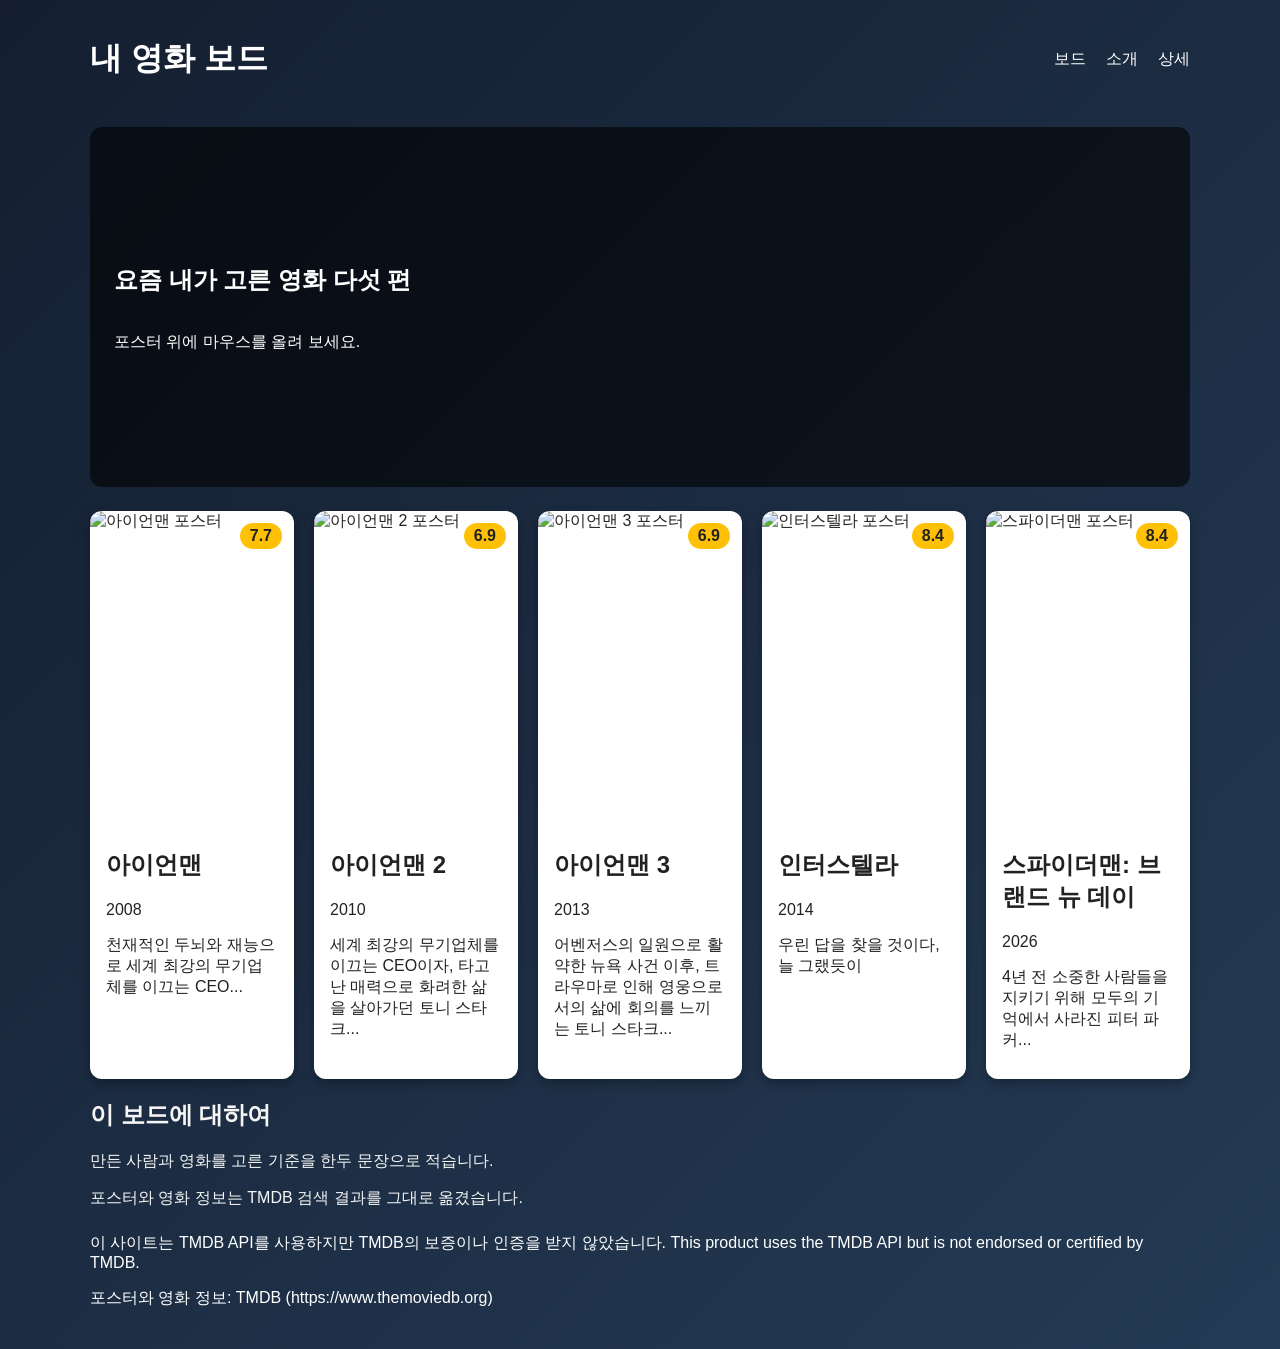
==== index.html @ bc0e51b2 "완성" ====
<!DOCTYPE html>
<html lang="ko">
<head>
  <meta charset="UTF-8">
  <meta name="viewport" content="width=device-width, initial-scale=1.0">
  <title>웹개발 기초</title>
  <link rel="preconnect" href="https://fonts.googleapis.com">
  <link rel="preconnect" href="https://fonts.gstatic.com" crossorigin>
  <link href="https://fonts.googleapis.com/css2?family=Isometra&family=Noto+Sans:ital,wght@0,100..900;1,100..900&display=swap" rel="stylesheet">
  <link rel="stylesheet" href="style.css">
</head>

<body>
  <header class="top">
    <h1>내 영화 보드</h1>
    <nav>
      <ul>
        <li><a href="#board">보드</a></li>
        <li><a href="#about">소개</a></li>
        <li><a href="detail.html">상세</a></li>
      </ul>
    </nav>
  </header>

  <section class="hero">
    <h2>요즘 내가 고른 영화 다섯 편</h2>
    <p>포스터 위에 마우스를 올려 보세요.</p>
  </section>

  <main>
    <section class="board" id="board">
      
      <article class="card">
        <img class="poster" src="https://image.tmdb.org/t/p/w342/ziReGUV3xURsWmcmsn2GOunPc0L.jpg" alt="아이언맨 포스터">
        <span class="badge">7.7</span>
        <div class="info">
          <h2>아이언맨</h2>
          <p class="year">2008</p>
          <p class="overview">천재적인 두뇌와 재능으로 세계 최강의 무기업체를 이끄는 CEO...</p>
        </div>
      </article>

      <article class="card">
        <img class="poster" src="https://image.tmdb.org/t/p/w342/ebJbC9OYAZJxy7bRUGryR72hfa2.jpg" alt="아이언맨 2 포스터">
        <span class="badge">6.9</span>
        <div class="info">
          <h2>아이언맨 2</h2>
          <p class="year">2010</p>
          <p class="overview">세계 최강의 무기업체를 이끄는 CEO이자, 타고난 매력으로 화려한 삶을 살아가던 토니 스타크...</p>
        </div>
      </article>

      <article class="card">
        <img class="poster" src="https://image.tmdb.org/t/p/w342/5aHoACZhLJR95uQN4Hd2k6swUZq.jpg" alt="아이언맨 3 포스터">
        <span class="badge">6.9</span>
        <div class="info">
          <h2>아이언맨 3</h2>
          <p class="year">2013</p>
          <p class="overview">어벤저스의 일원으로 활약한 뉴욕 사건 이후, 트라우마로 인해 영웅으로서의 삶에 회의를 느끼는 토니 스타크...</p>
        </div>
      </article>

         <article class="card">
        <img class="poster" src="https://image.tmdb.org/t/p/w342/gDN2NWtHbs8ZWEBQM8Dh5OVXdb4.jpg" alt="인터스텔라 포스터">
        <span class="badge">8.4</span>
        <div class="info">
          <h2>인터스텔라</h2>
          <p class="year">2014</p>
          <p class="overview">우린 답을 찾을 것이다, 늘 그랬듯이</p>
        </div>
      </article>

       <article class="card">
        <img class="poster" src="https://image.tmdb.org/t/p/w342/mt6uZzy7DAsncHlGGzMsyNgLR6v.jpg" alt="스파이더맨 포스터">
        <span class="badge">8.4</span>
        <div class="info">
          <h2>스파이더맨: 브랜드 뉴 데이</h2>
          <p class="year">2026</p>
          <p class="overview">4년 전 소중한 사람들을 지키기 위해 모두의 기억에서 사라진 피터 파커...</p>
        </div>
      </article>

    </section>

    <section id="about">
      <h2>이 보드에 대하여</h2>
      <p>만든 사람과 영화를 고른 기준을 한두 문장으로 적습니다.</p>
      <p>포스터와 영화 정보는 TMDB 검색 결과를 그대로 옮겼습니다.</p>
    </section>
  </main>

  <footer>
    <p>이 사이트는 TMDB API를 사용하지만 TMDB의 보증이나 인증을 받지 않았습니다.
    This product uses the TMDB API but is not endorsed or certified by TMDB.</p>
    <p>포스터와 영화 정보: TMDB (https://www.themoviedb.org)</p>
  </footer>

</body>
</html>
---- style.css ----
.card {
    position: relative;
    transition: transform 0.3s, box-shadow 0.3s;
    border-radius: 12px;
    overflow: hidden;
    box-shadow: 0 4px 12px rgba(0, 0, 0, 0.3);
    background: #fff;
    color: #222;
}

.info {
    padding: 12px 16px;
}

.poster {
    width: 100%;
    display: block;
    aspect-ratio: 2 / 3;
    object-fit: cover;
}

.badge {
    position: absolute;
    top: 12px;
    right: 12px;
    background: #ffc107;
    color: #222;
    padding: 4px 10px;
    border-radius: 999px;
    font-weight: bold;
}

.card:hover {
    transform: translateY(-8px);
    box-shadow: 0 12px 32px rgba(255, 193, 7, 0.6);
}

h1,
footer {
    color: #fff;
}

body {
    background: linear-gradient(135deg, #141e30, #243b55);
    min-height: 100vh;
    box-sizing: border-box;
    margin: 0;
    padding: 16px;
    color: #f5f5f5;
    font-family: "Noto Sans KR", sans-serif;
}

.top {
    display: flex;
    justify-content: space-between;
    align-items: center;
}

nav ul {
    flex-direction: column;
    display: flex;
    gap: 8px;
    list-style: none;
    margin: 0;
    padding: 0;
}

@media (min-width: 600px) {
    nav ul {
        flex-direction: row;
        gap: 20px;
    }
}

nav a {
    color: #fff;
    text-decoration: none;
    
}

.board {
    display: grid;
    grid-template-columns: repeat(auto-fit, minmax(200px, 1fr));
    gap: 20px;
}

.hero {
    background-image: linear-gradient(rgba(0, 0, 0, 0.6), rgba(0, 0, 0, 0.6)),
        url("https://image.tmdb.org/t/p/w1280//4tjxYg2AbOzzG9G1YuiT2NzYhlH.jpg_backdrop_path");
    background-size: cover;
    background-position: center;
    min-height: 40vh;
    padding: 24px;
    box-sizing: border-box;
    color: #fff;
    border-radius: 12px;
    display: flex;
    flex-direction: column;
    justify-content: center;
}
main, .top, .hero, footer {
    max-width: 1100px;
    margin: 0 auto 24px;
}
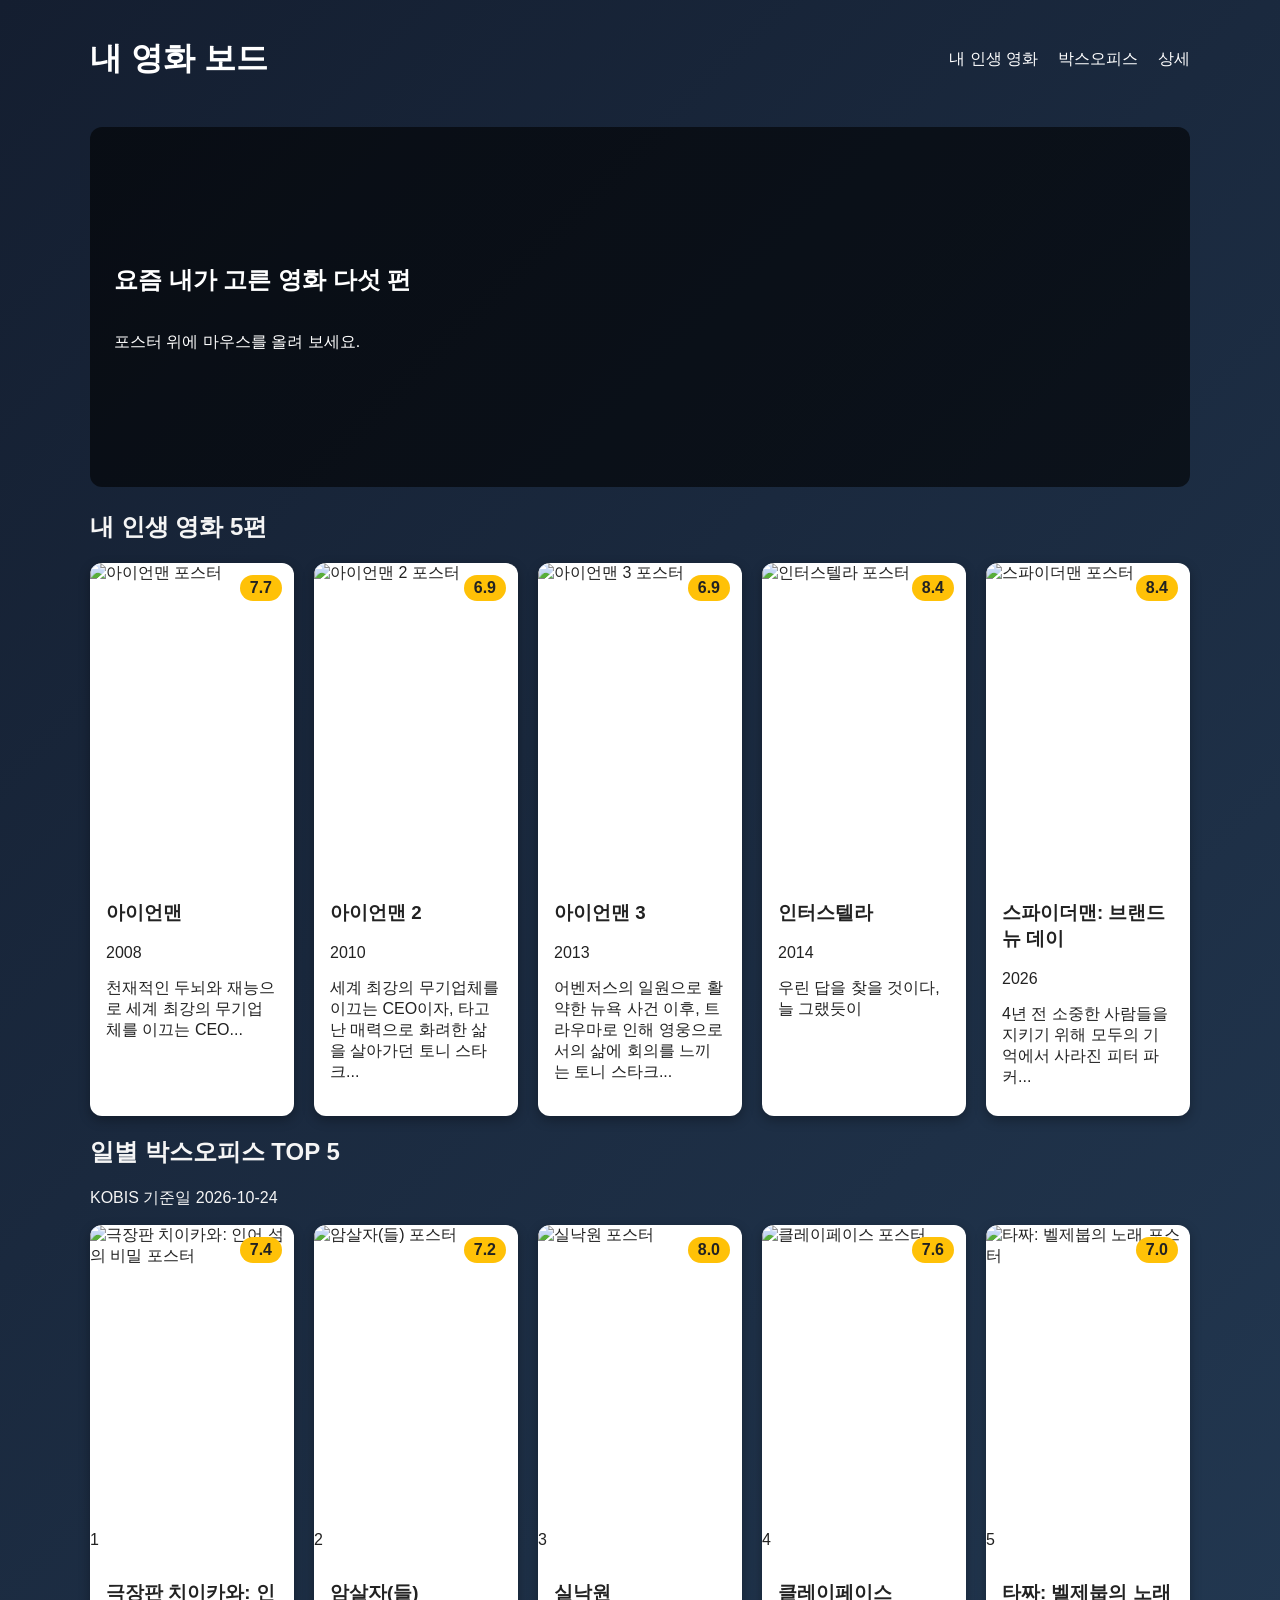
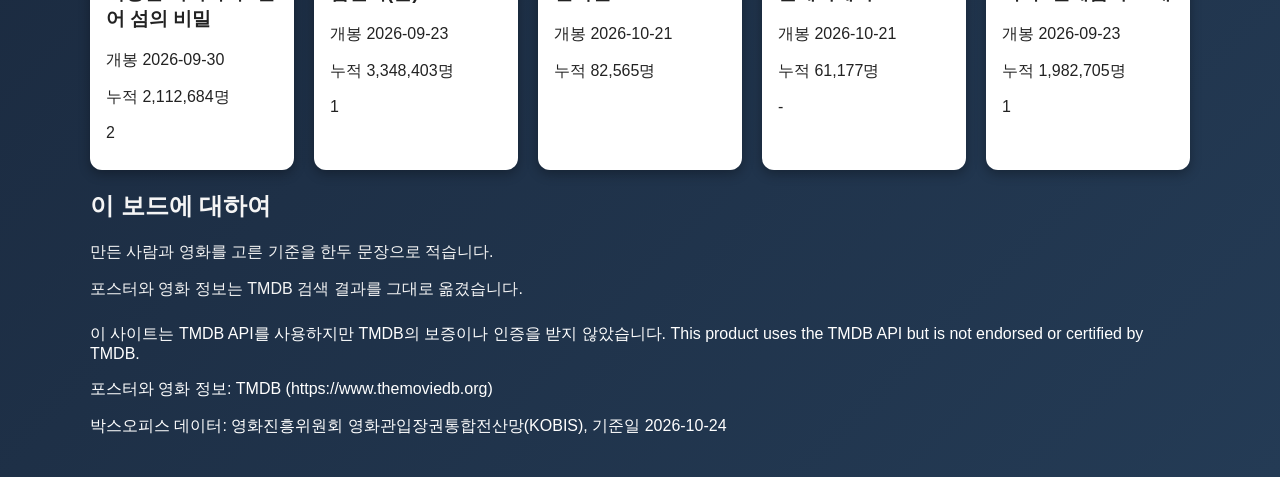
==== commit 9124bde0: "Add personal movie section and update box office info" ====
--- a/index.html
+++ b/index.html
@@ -15,8 +15,8 @@
     <h1>내 영화 보드</h1>
     <nav>
       <ul>
-        <li><a href="#board">보드</a></li>
-        <li><a href="#about">소개</a></li>
+        <li><a href="#mine">내 인생 영화</a></li>
+        <li><a href="#boxoffice">박스오피스</a></li>
         <li><a href="detail.html">상세</a></li>
       </ul>
     </nav>
@@ -28,58 +28,129 @@
   </section>
 
   <main>
-    <section class="board" id="board">
-      
-      <article class="card">
-        <img class="poster" src="https://image.tmdb.org/t/p/w342/ziReGUV3xURsWmcmsn2GOunPc0L.jpg" alt="아이언맨 포스터">
-        <span class="badge">7.7</span>
-        <div class="info">
-          <h2>아이언맨</h2>
-          <p class="year">2008</p>
-          <p class="overview">천재적인 두뇌와 재능으로 세계 최강의 무기업체를 이끄는 CEO...</p>
-        </div>
-      </article>
+    <section id="mine">
+      <h2>내 인생 영화 5편</h2>
+      <div class="board">
+        
+        <article class="card">
+          <img class="poster" src="https://image.tmdb.org/t/p/w342/ziReGUV3xURsWmcmsn2GOunPc0L.jpg" alt="아이언맨 포스터">
+          <span class="badge">7.7</span>
+          <div class="info">
+            <h3>아이언맨</h3>
+            <p class="year">2008</p>
+            <p class="overview">천재적인 두뇌와 재능으로 세계 최강의 무기업체를 이끄는 CEO...</p>
+          </div>
+        </article>
 
-      <article class="card">
-        <img class="poster" src="https://image.tmdb.org/t/p/w342/ebJbC9OYAZJxy7bRUGryR72hfa2.jpg" alt="아이언맨 2 포스터">
-        <span class="badge">6.9</span>
-        <div class="info">
-          <h2>아이언맨 2</h2>
-          <p class="year">2010</p>
-          <p class="overview">세계 최강의 무기업체를 이끄는 CEO이자, 타고난 매력으로 화려한 삶을 살아가던 토니 스타크...</p>
-        </div>
-      </article>
+        <article class="card">
+          <img class="poster" src="https://image.tmdb.org/t/p/w342/ebJbC9OYAZJxy7bRUGryR72hfa2.jpg" alt="아이언맨 2 포스터">
+          <span class="badge">6.9</span>
+          <div class="info">
+            <h3>아이언맨 2</h3>
+            <p class="year">2010</p>
+            <p class="overview">세계 최강의 무기업체를 이끄는 CEO이자, 타고난 매력으로 화려한 삶을 살아가던 토니 스타크...</p>
+          </div>
+        </article>
 
-      <article class="card">
-        <img class="poster" src="https://image.tmdb.org/t/p/w342/5aHoACZhLJR95uQN4Hd2k6swUZq.jpg" alt="아이언맨 3 포스터">
-        <span class="badge">6.9</span>
-        <div class="info">
-          <h2>아이언맨 3</h2>
-          <p class="year">2013</p>
-          <p class="overview">어벤저스의 일원으로 활약한 뉴욕 사건 이후, 트라우마로 인해 영웅으로서의 삶에 회의를 느끼는 토니 스타크...</p>
-        </div>
-      </article>
+        <article class="card">
+          <img class="poster" src="https://image.tmdb.org/t/p/w342/5aHoACZhLJR95uQN4Hd2k6swUZq.jpg" alt="아이언맨 3 포스터">
+          <span class="badge">6.9</span>
+          <div class="info">
+            <h3>아이언맨 3</h3>
+            <p class="year">2013</p>
+            <p class="overview">어벤저스의 일원으로 활약한 뉴욕 사건 이후, 트라우마로 인해 영웅으로서의 삶에 회의를 느끼는 토니 스타크...</p>
+          </div>
+        </article>
 
-         <article class="card">
-        <img class="poster" src="https://image.tmdb.org/t/p/w342/gDN2NWtHbs8ZWEBQM8Dh5OVXdb4.jpg" alt="인터스텔라 포스터">
-        <span class="badge">8.4</span>
-        <div class="info">
-          <h2>인터스텔라</h2>
-          <p class="year">2014</p>
-          <p class="overview">우린 답을 찾을 것이다, 늘 그랬듯이</p>
-        </div>
-      </article>
+        <article class="card">
+          <img class="poster" src="https://image.tmdb.org/t/p/w342/gDN2NWtHbs8ZWEBQM8Dh5OVXdb4.jpg" alt="인터스텔라 포스터">
+          <span class="badge">8.4</span>
+          <div class="info">
+            <h3>인터스텔라</h3>
+            <p class="year">2014</p>
+            <p class="overview">우린 답을 찾을 것이다, 늘 그랬듯이</p>
+          </div>
+        </article>
 
-       <article class="card">
-        <img class="poster" src="https://image.tmdb.org/t/p/w342/mt6uZzy7DAsncHlGGzMsyNgLR6v.jpg" alt="스파이더맨 포스터">
-        <span class="badge">8.4</span>
-        <div class="info">
-          <h2>스파이더맨: 브랜드 뉴 데이</h2>
-          <p class="year">2026</p>
-          <p class="overview">4년 전 소중한 사람들을 지키기 위해 모두의 기억에서 사라진 피터 파커...</p>
-        </div>
-      </article>
+        <article class="card">
+          <img class="poster" src="https://image.tmdb.org/t/p/w342/mt6uZzy7DAsncHlGGzMsyNgLR6v.jpg" alt="스파이더맨 포스터">
+          <span class="badge">8.4</span>
+          <div class="info">
+            <h3>스파이더맨: 브랜드 뉴 데이</h3>
+            <p class="year">2026</p>
+            <p class="overview">4년 전 소중한 사람들을 지키기 위해 모두의 기억에서 사라진 피터 파커...</p>
+          </div>
+        </article>
 
+      </div>
+    </section>
+
+    <section id="boxoffice">
+      <h2>일별 박스오피스 TOP 5</h2>
+      <p class="basis">KOBIS 기준일 2026-10-24</p>
+      <div class="board">
+
+        <article class="card">
+          <img class="poster" src="https://image.tmdb.org/t/p/w342/5TMyytCI5Pfc9c1eNsljiCdiB05.jpg" alt="극장판 치이카와: 인어 섬의 비밀 포스터">
+          <span class="rank">1</span>
+          <span class="badge">7.4</span>
+          <div class="info">
+            <h3>극장판 치이카와: 인어 섬의 비밀</h3>
+            <p class="year">개봉 2026-09-30</p>
+            <p class="audience">누적 2,112,684명</p>
+            <p class="change up">2</p>
+          </div>
+        </article>
+
+        <article class="card">
+          <img class="poster" src="https://image.tmdb.org/t/p/w342/c55ijsOdntj6P25vDwHLdgsBpmV.jpg" alt="암살자(들) 포스터">
+          <span class="rank">2</span>
+          <span class="badge">7.2</span>
+          <div class="info">
+            <h3>암살자(들)</h3>
+            <p class="year">개봉 2026-09-23</p>
+            <p class="audience">누적 3,348,403명</p>
+            <p class="change down">1</p>
+          </div>
+        </article>
+
+        <article class="card">
+          <img class="poster" src="https://image.tmdb.org/t/p/w342/wkm9BQLok7U2KihcCspCa663Qse.jpg" alt="실낙원 포스터">
+          <span class="rank">3</span>
+          <span class="badge">8.0</span>
+          <div class="info">
+            <h3>실낙원</h3>
+            <p class="year">개봉 2026-10-21</p>
+            <p class="audience">누적 82,565명</p>
+            <p class="change new"></p>
+          </div>
+        </article>
+
+        <article class="card">
+          <img class="poster" src="https://image.tmdb.org/t/p/w342/LSGpoSAlitss0KOvVakkeUToZo.jpg" alt="클레이페이스 포스터">
+          <span class="rank">4</span>
+          <span class="badge">7.6</span>
+          <div class="info">
+            <h3>클레이페이스</h3>
+            <p class="year">개봉 2026-10-21</p>
+            <p class="audience">누적 61,177명</p>
+            <p class="change">-</p>
+          </div>
+        </article>
+
+        <article class="card">
+          <img class="poster" src="https://image.tmdb.org/t/p/w342/ueigb5zra1tj6FTK9yhh2P33P9B.jpg" alt="타짜: 벨제붑의 노래 포스터">
+          <span class="rank">5</span>
+          <span class="badge">7.0</span>
+          <div class="info">
+            <h3>타짜: 벨제붑의 노래</h3>
+            <p class="year">개봉 2026-09-23</p>
+            <p class="audience">누적 1,982,705명</p>
+            <p class="change up">1</p>
+          </div>
+        </article>
+
+      </div>
     </section>
 
     <section id="about">
@@ -90,10 +161,10 @@
   </main>
 
   <footer>
-    <p>이 사이트는 TMDB API를 사용하지만 TMDB의 보증이나 인증을 받지 않았습니다.
-    This product uses the TMDB API but is not endorsed or certified by TMDB.</p>
+    <p>이 사이트는 TMDB API를 사용하지만 TMDB의 보증이나 인증을 받지 않았습니다. This product uses the TMDB API but is not endorsed or certified by TMDB.</p>
     <p>포스터와 영화 정보: TMDB (https://www.themoviedb.org)</p>
+    <p>박스오피스 데이터: 영화진흥위원회 영화관입장권통합전산망(KOBIS), 기준일 2026-10-24</p>
   </footer>
 
 </body>
-</html>+</html>
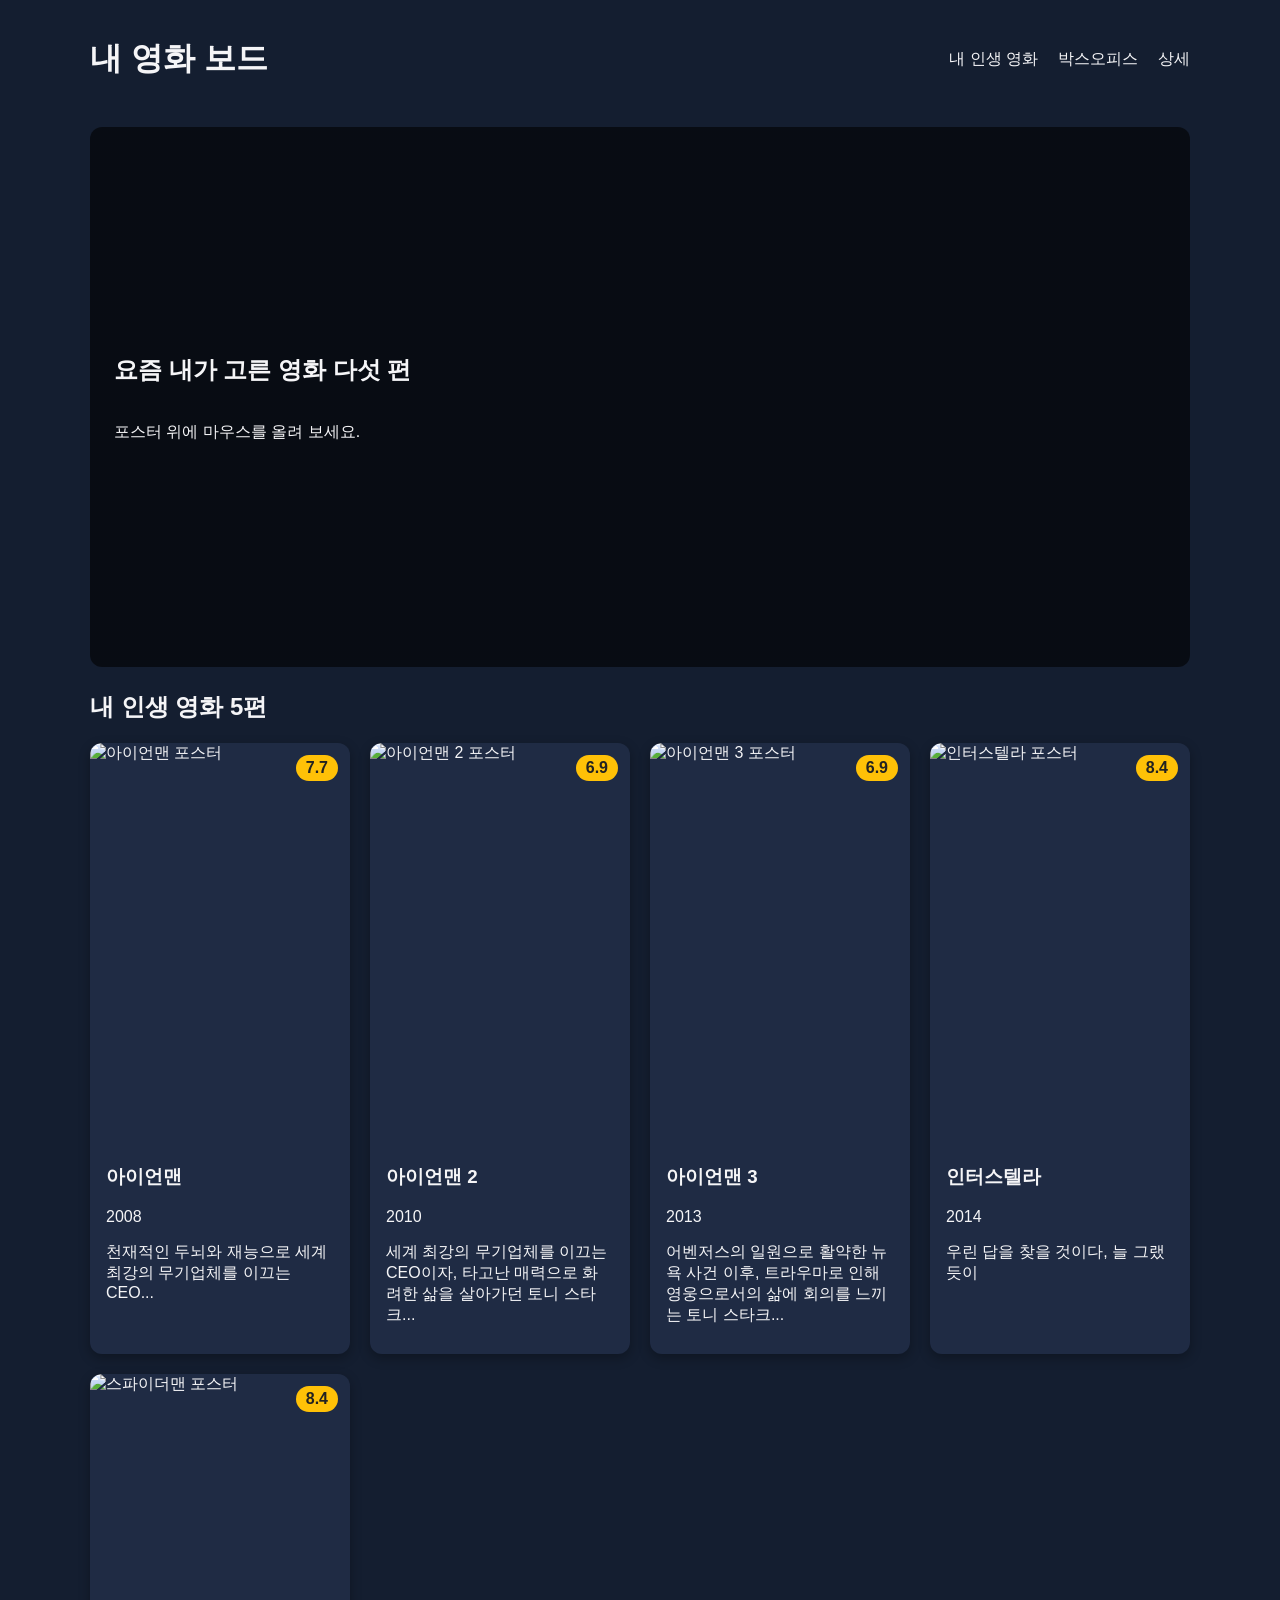
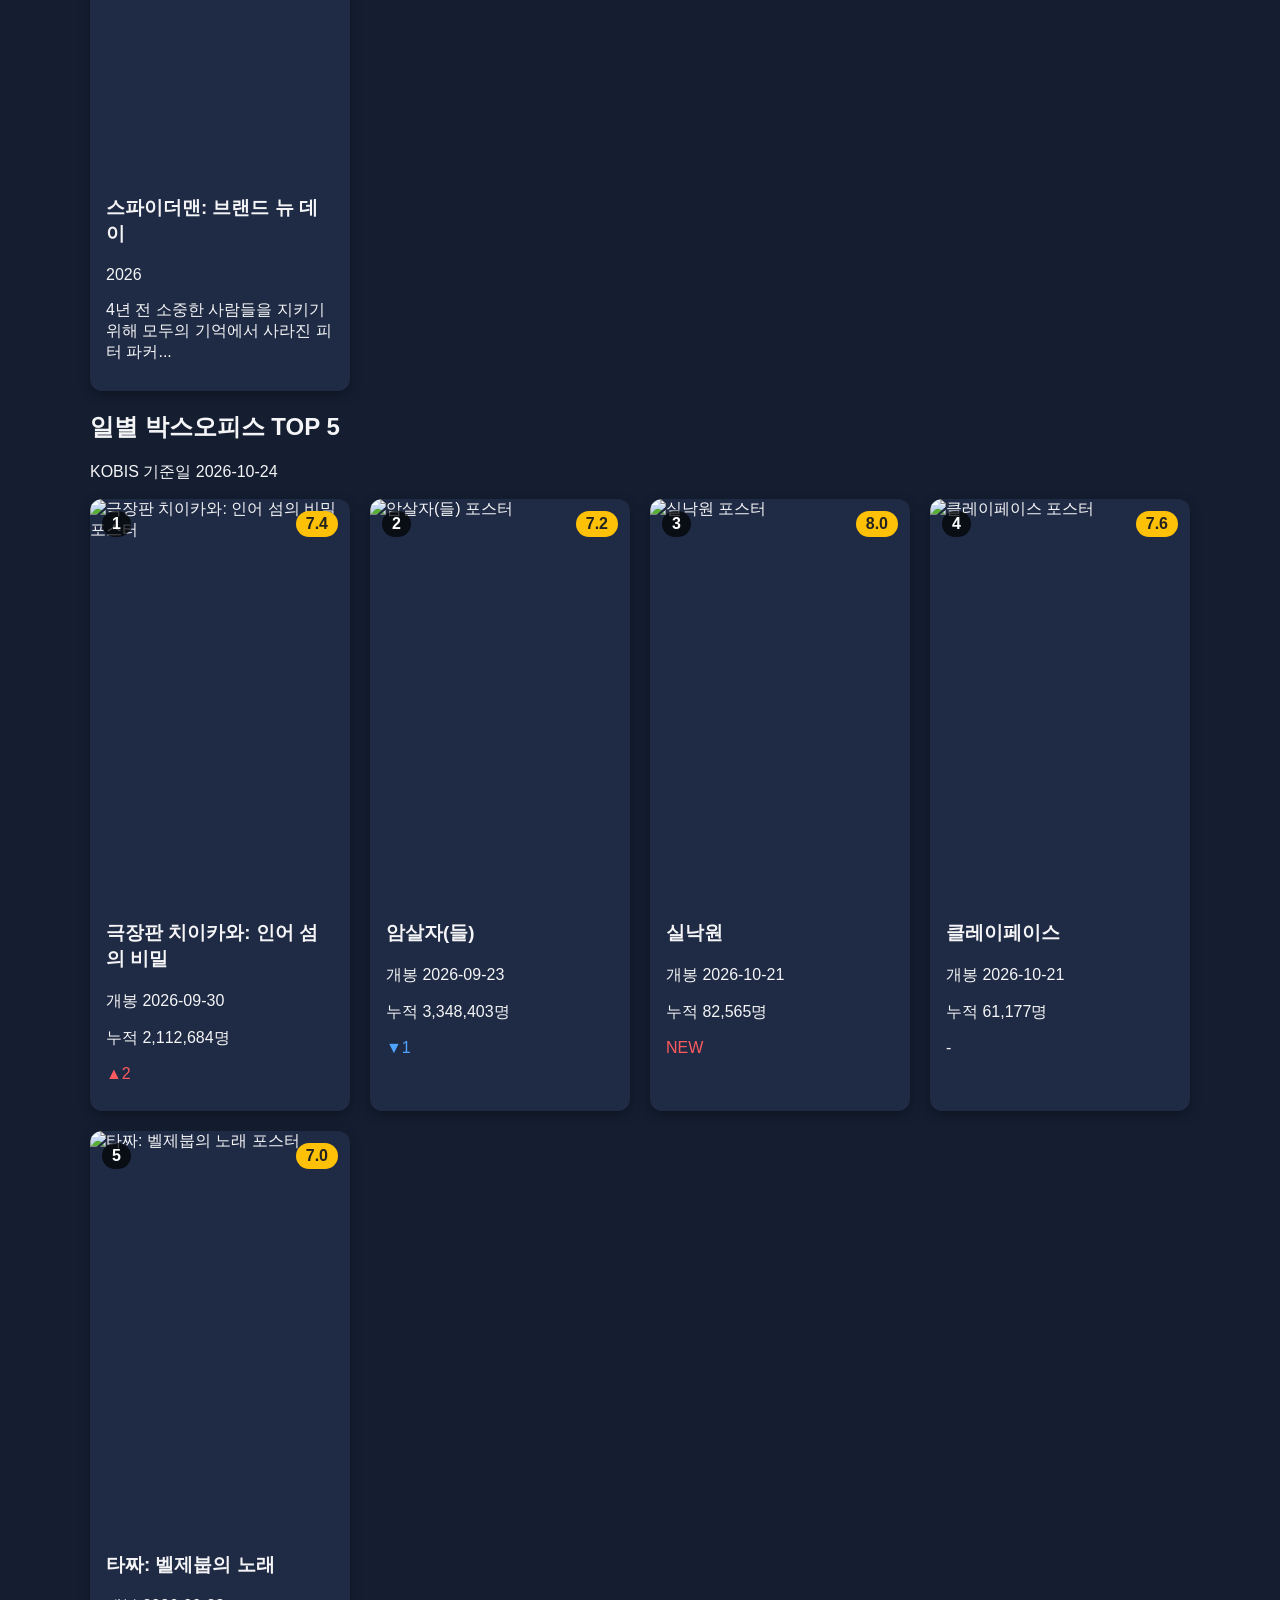
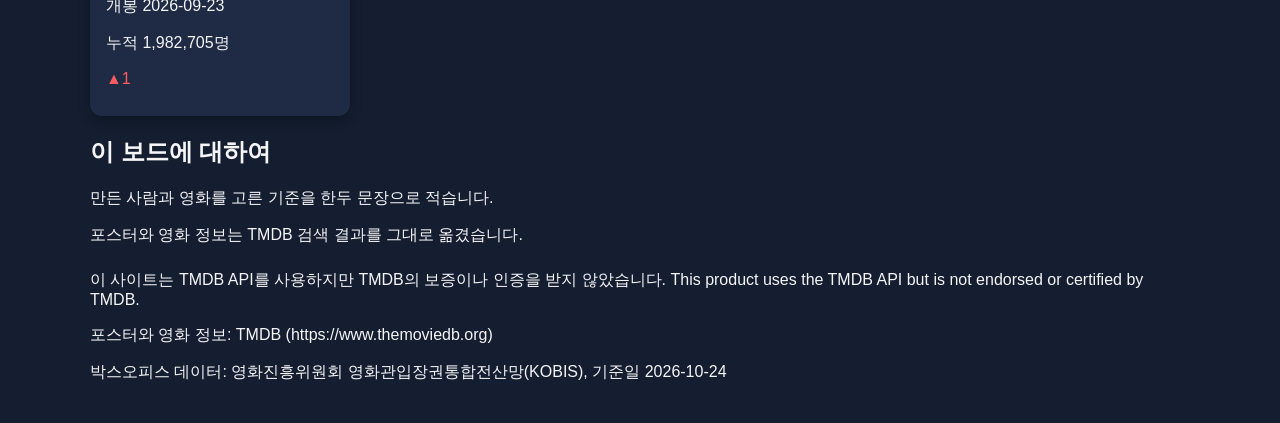
==== commit b472ed10: "Add comments to HTML sections Added comments to sections for better clarity." ====
--- a/index.html
+++ b/index.html
@@ -28,6 +28,7 @@
   </section>
 
   <main>
+    <!-- 섹션 1: 내 인생 영화 5편 -->
     <section id="mine">
       <h2>내 인생 영화 5편</h2>
       <div class="board">
@@ -85,11 +86,13 @@
       </div>
     </section>
 
+    <!-- 섹션 2: 일별 박스오피스 TOP 5 -->
     <section id="boxoffice">
       <h2>일별 박스오피스 TOP 5</h2>
       <p class="basis">KOBIS 기준일 2026-10-24</p>
       <div class="board">
 
+        <!-- 1위 -->
         <article class="card">
           <img class="poster" src="https://image.tmdb.org/t/p/w342/5TMyytCI5Pfc9c1eNsljiCdiB05.jpg" alt="극장판 치이카와: 인어 섬의 비밀 포스터">
           <span class="rank">1</span>
@@ -102,6 +105,7 @@
           </div>
         </article>
 
+        <!-- 2위 -->
         <article class="card">
           <img class="poster" src="https://image.tmdb.org/t/p/w342/c55ijsOdntj6P25vDwHLdgsBpmV.jpg" alt="암살자(들) 포스터">
           <span class="rank">2</span>
@@ -114,6 +118,7 @@
           </div>
         </article>
 
+        <!-- 3위 -->
         <article class="card">
           <img class="poster" src="https://image.tmdb.org/t/p/w342/wkm9BQLok7U2KihcCspCa663Qse.jpg" alt="실낙원 포스터">
           <span class="rank">3</span>
@@ -126,6 +131,7 @@
           </div>
         </article>
 
+        <!-- 4위 -->
         <article class="card">
           <img class="poster" src="https://image.tmdb.org/t/p/w342/LSGpoSAlitss0KOvVakkeUToZo.jpg" alt="클레이페이스 포스터">
           <span class="rank">4</span>
@@ -138,6 +144,7 @@
           </div>
         </article>
 
+        <!-- 5위 -->
         <article class="card">
           <img class="poster" src="https://image.tmdb.org/t/p/w342/ueigb5zra1tj6FTK9yhh2P33P9B.jpg" alt="타짜: 벨제붑의 노래 포스터">
           <span class="rank">5</span>
@@ -153,6 +160,7 @@
       </div>
     </section>
 
+    <!-- 소개 섹션 -->
     <section id="about">
       <h2>이 보드에 대하여</h2>
       <p>만든 사람과 영화를 고른 기준을 한두 문장으로 적습니다.</p>
--- a/style.css
+++ b/style.css
@@ -1,15 +1,88 @@
+:root {
+    --bg: #141e30;
+    --surface: #1f2b44;
+    --text: #f5f5f7;
+    --accent: #4da3ff;
+    --warn: #ff5a5f;
+    --font-title: "Black Han Sans", sans-serif;
+    --font-body: "Noto Sans KR", sans-serif;
+    --gap: 20px;
+}
+
+body {
+    background: var(--bg);
+    min-height: 100vh;
+    box-sizing: border-box;
+    margin: 0;
+    padding: 16px;
+    color: var(--text);
+    font-family: var(--font-body);
+}
+
+h1,
+footer {
+    color: var(--text);
+}
+
+.top {
+    display: flex;
+    justify-content: space-between;
+    align-items: center;
+}
+
+nav ul {
+    flex-direction: column;
+    display: flex;
+    gap: 8px;
+    list-style: none;
+    margin: 0;
+    padding: 0;
+}
+
+nav a {
+    color: var(--text);
+    text-decoration: none;
+}
+
+.hero {
+    background-image: linear-gradient(rgba(0, 0, 0, 0.6), rgba(0, 0, 0, 0.6)),
+        url("https://image.tmdb.org/t/p/w1280//4tjxYg2AbOzzG9G1YuiT2NzYhlH.jpg");
+    background-size: cover;
+    background-position: center;
+    min-height: 40vh;
+    padding: 24px;
+    box-sizing: border-box;
+    color: var(--text);
+    border-radius: 12px;
+    display: flex;
+    flex-direction: column;
+    justify-content: center;
+}
+
+main, .top, .hero, footer {
+    max-width: 1100px;
+    margin: 0 auto 24px;
+}
+
+.board {
+    display: grid;
+    grid-template-columns: repeat(auto-fit, minmax(240px, 1fr));
+    gap: var(--gap);
+}
+
 .card {
     position: relative;
     transition: transform 0.3s, box-shadow 0.3s;
     border-radius: 12px;
     overflow: hidden;
     box-shadow: 0 4px 12px rgba(0, 0, 0, 0.3);
-    background: #fff;
-    color: #222;
-}
-
-.info {
-    padding: 12px 16px;
+    background: var(--surface);
+    color: var(--text);
+}
+
+.card:hover {
+    transform: translateY(-8px);
+    box-shadow: 0 12px 32px rgba(255, 193, 7, 0.6);
 }
 
 .poster {
@@ -19,6 +92,22 @@
     object-fit: cover;
 }
 
+/* 대체 표지 스타일 */
+.card.no-poster .poster-fallback {
+    aspect-ratio: 2 / 3;
+    display: flex;
+    align-items: center;
+    justify-content: center;
+    font-size: 5rem;
+    font-family: var(--font-title);
+    background: linear-gradient(135deg, var(--accent), var(--surface));
+}
+
+.info {
+    padding: 12px 16px;
+}
+
+/* 평점 배지 (오른쪽 위) */
 .badge {
     position: absolute;
     top: 12px;
@@ -30,41 +119,41 @@
     font-weight: bold;
 }
 
-.card:hover {
-    transform: translateY(-8px);
-    box-shadow: 0 12px 32px rgba(255, 193, 7, 0.6);
-}
-
-h1,
-footer {
+/* 순위 배지 (왼쪽 위) */
+.rank {
+    position: absolute;
+    top: 12px;
+    left: 12px;
+    background: rgba(0, 0, 0, 0.7);
     color: #fff;
-}
-
-body {
-    background: linear-gradient(135deg, #141e30, #243b55);
-    min-height: 100vh;
-    box-sizing: border-box;
-    margin: 0;
-    padding: 16px;
-    color: #f5f5f5;
-    font-family: "Noto Sans KR", sans-serif;
-}
-
-.top {
-    display: flex;
-    justify-content: space-between;
-    align-items: center;
-}
-
-nav ul {
-    flex-direction: column;
-    display: flex;
-    gap: 8px;
-    list-style: none;
-    margin: 0;
-    padding: 0;
-}
-
+    padding: 4px 10px;
+    border-radius: 999px;
+    font-weight: bold;
+}
+
+/* 순위 변동 가상 요소 스타일 */
+.change.up::before {
+    content: "▲";
+}
+
+.change.down::before {
+    content: "▼";
+}
+
+.change.new::before {
+    content: "NEW";
+}
+
+.change.up,
+.change.new {
+    color: var(--warn);
+}
+
+.change.down {
+    color: var(--accent);
+}
+
+/* 미디어 쿼리 맨 아래 배치 */
 @media (min-width: 600px) {
     nav ul {
         flex-direction: row;
@@ -72,34 +161,50 @@
     }
 }
 
-nav a {
-    color: #fff;
-    text-decoration: none;
-    
-}
-
-.board {
-    display: grid;
-    grid-template-columns: repeat(auto-fit, minmax(200px, 1fr));
-    gap: 20px;
-}
-
-.hero {
-    background-image: linear-gradient(rgba(0, 0, 0, 0.6), rgba(0, 0, 0, 0.6)),
-        url("https://image.tmdb.org/t/p/w1280//4tjxYg2AbOzzG9G1YuiT2NzYhlH.jpg_backdrop_path");
+@media (min-width: 1024px) {
+    .hero {
+        min-height: 60vh;
+    }
+}
+
+body.detail-page {
+    background-image: linear-gradient(rgba(0, 0, 0, 0.75), rgba(0, 0, 0, 0.75)),
+        url("https://image.tmdb.org/t/p/w1280/cyecB7godJ6kNHGONFjUyVN9OX5.jpg");
     background-size: cover;
     background-position: center;
-    min-height: 40vh;
-    padding: 24px;
-    box-sizing: border-box;
-    color: #fff;
+    min-height: 100vh;
+}
+
+/* 상세 페이지 2단 격자 (미디어 쿼리보다 위에 위치) */
+.detail {
+    display: grid;
+    grid-template-columns: 1fr;
+    gap: var(--gap);
+    background: var(--surface);
+    padding: 20px;
     border-radius: 12px;
-    display: flex;
-    flex-direction: column;
-    justify-content: center;
-}
-main, .top, .hero, footer {
-    max-width: 1100px;
-    margin: 0 auto 24px;
-}
-
+}
+
+.detail img {
+    width: 100%;
+    border-radius: 8px;
+    object-fit: cover;
+}
+
+.detail dt {
+    font-weight: bold;
+    color: var(--accent);
+    margin-top: 12px;
+}
+
+.detail dd {
+    margin: 4px 0 12px 0;
+    line-height: 1.5;
+}
+
+/* 미디어 쿼리 내 상세 페이지 설정 */
+@media (min-width: 600px) {
+    .detail {
+        grid-template-columns: 1fr 2fr;
+    }
+}
